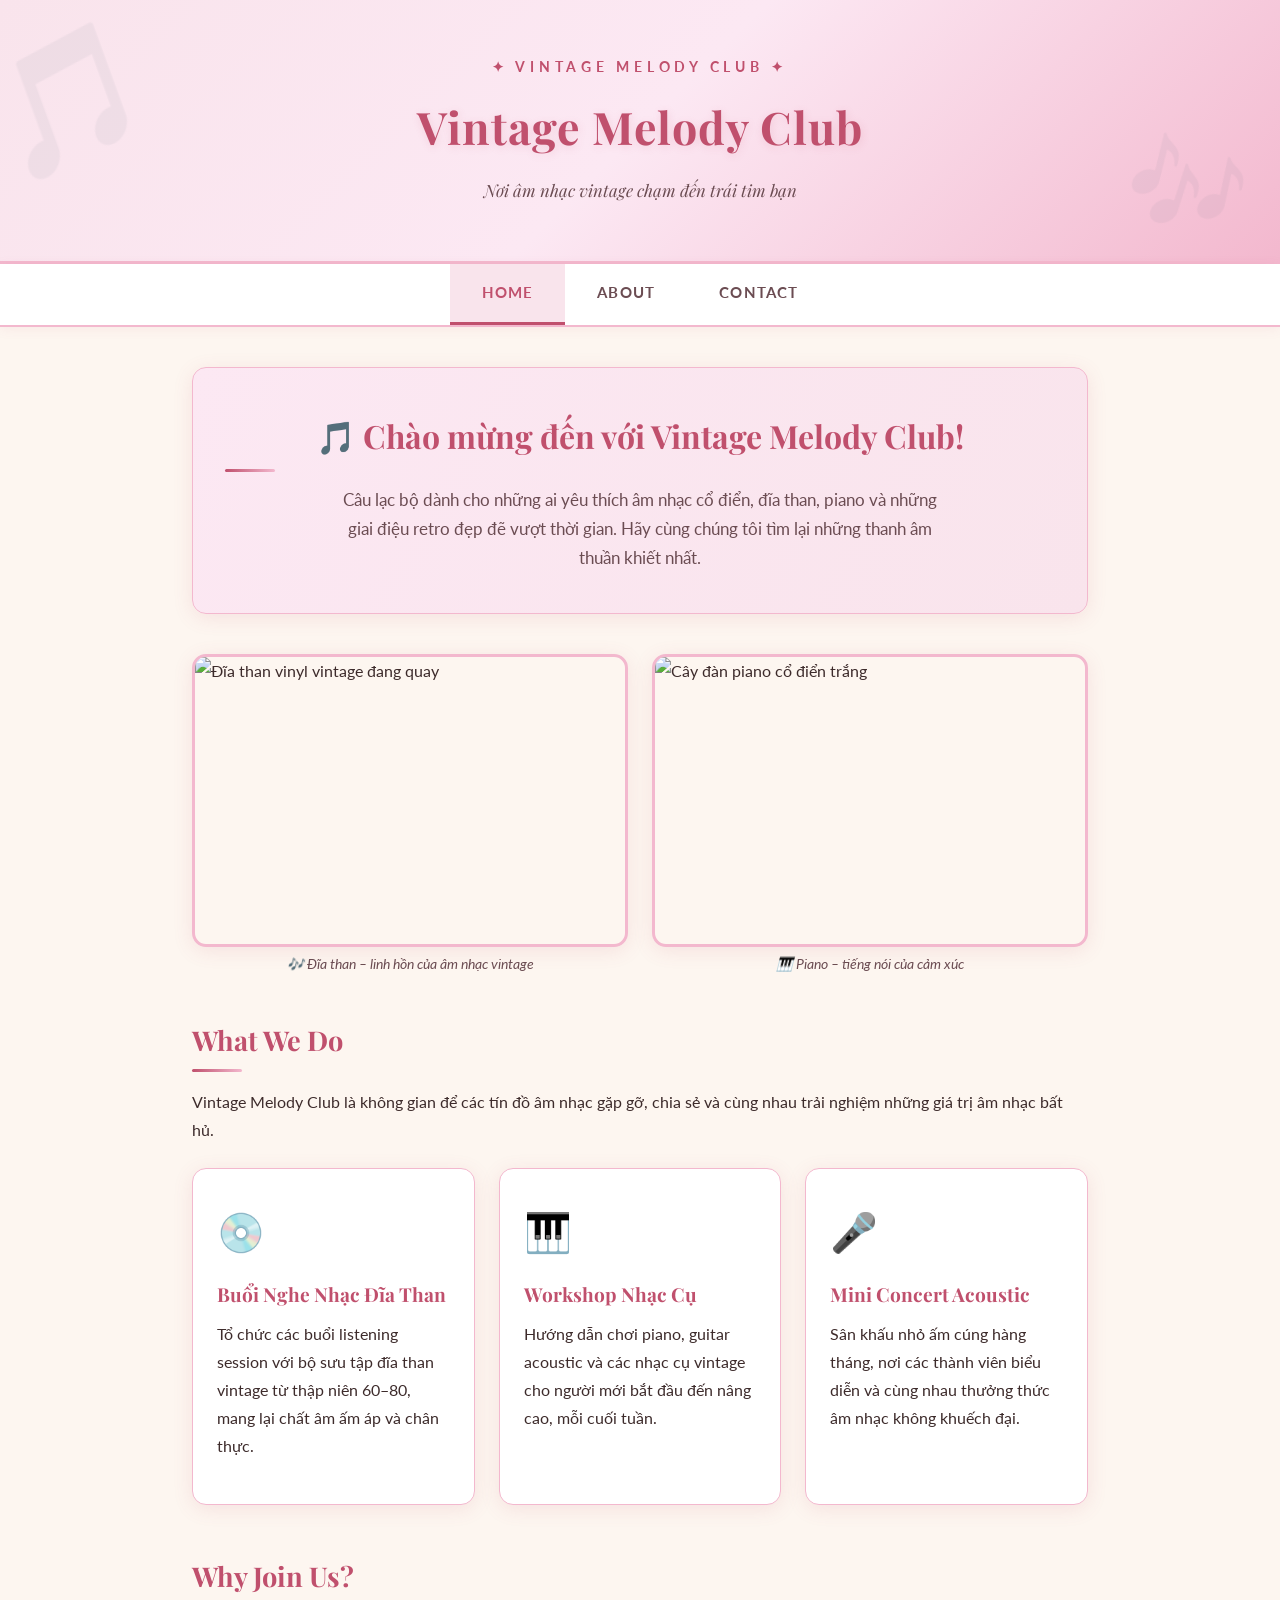
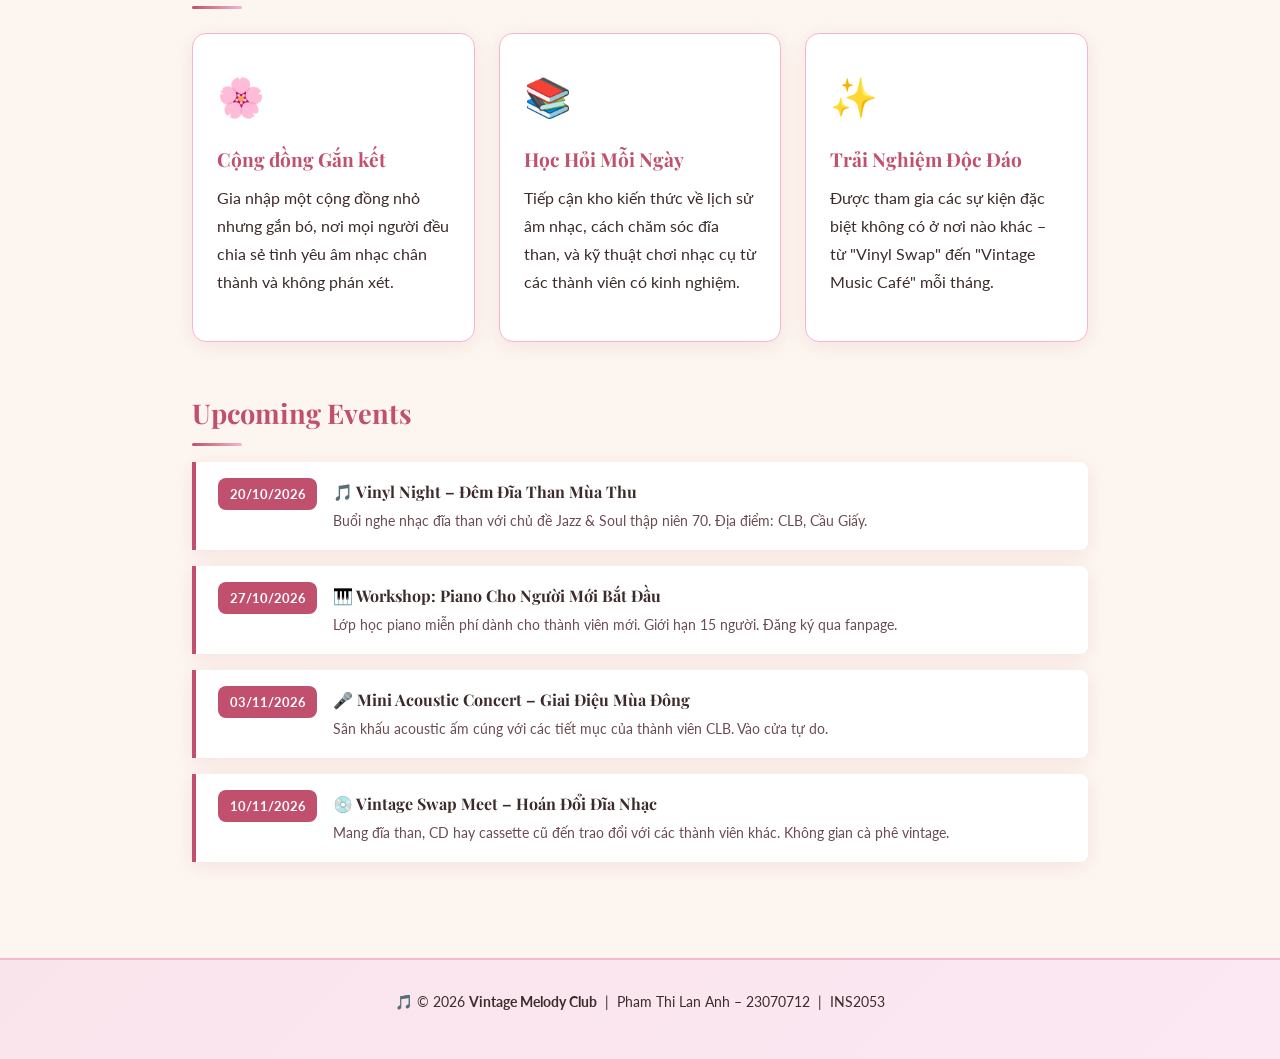
==== project/index.html @ 939912cb "Complete Session 6: Add 3-page mini-site and OBS video demo link" ====
<!DOCTYPE html>
<html lang="vi">
<head>
    <meta charset="UTF-8">
    <meta name="viewport" content="width=device-width, initial-scale=1.0">
    <meta name="description" content="Vintage Melody Club – Câu lạc bộ Âm nhạc Vintage tại Hà Nội. Khám phá âm nhạc retro, đĩa than và những buổi biểu diễn acoustic đầy cảm xúc.">
    <title>Trang Chủ – Vintage Melody Club</title>
    <link rel="stylesheet" href="css/style.css">
</head>
<body>

    <!-- HEADER -->
    <header>
        <p class="site-logo">✦ Vintage Melody Club ✦</p>
        <h1>Vintage Melody Club</h1>
        <p class="tagline">Nơi âm nhạc vintage chạm đến trái tim bạn</p>
    </header>

    <!-- NAVIGATION -->
    <nav>
        <a href="index.html" class="active">Home</a>
        <a href="about.html">About</a>
        <a href="contact.html">Contact</a>
    </nav>

    <!-- MAIN CONTENT -->
    <main>

        <!-- WELCOME / HERO -->
        <section class="hero-banner">
            <h2>🎵 Chào mừng đến với Vintage Melody Club!</h2>
            <p>
                Câu lạc bộ dành cho những ai yêu thích âm nhạc cổ điển, đĩa than, piano và những giai điệu
                retro đẹp đẽ vượt thời gian. Hãy cùng chúng tôi tìm lại những thanh âm thuần khiết nhất.
            </p>
        </section>

        <!-- IMAGES ROW -->
        <div class="img-row">
            <figure>
                <img
                    src="https://images.unsplash.com/photo-1493225457124-a3eb161ffa5f?w=600&q=80"
                    alt="Đĩa than vinyl vintage đang quay"
                    width="600"
                    height="400">
                <figcaption class="img-caption">🎶 Đĩa than – linh hồn của âm nhạc vintage</figcaption>
            </figure>
            <figure>
                <img
                    src="https://images.unsplash.com/photo-1520523839897-bd0b52f945a0?w=600&q=80"
                    alt="Cây đàn piano cổ điển trắng"
                    width="600"
                    height="400">
                <figcaption class="img-caption">🎹 Piano – tiếng nói của cảm xúc</figcaption>
            </figure>
        </div>

        <!-- WHAT WE DO -->
        <section>
            <h2>What We Do</h2>
            <p>Vintage Melody Club là không gian để các tín đồ âm nhạc gặp gỡ, chia sẻ và cùng nhau trải nghiệm những giá trị âm nhạc bất hủ.</p>
            <div class="cards-grid">
                <div class="card">
                    <span class="card-icon">💿</span>
                    <h3>Buổi Nghe Nhạc Đĩa Than</h3>
                    <p>Tổ chức các buổi listening session với bộ sưu tập đĩa than vintage từ thập niên 60–80, mang lại chất âm ấm áp và chân thực.</p>
                </div>
                <div class="card">
                    <span class="card-icon">🎹</span>
                    <h3>Workshop Nhạc Cụ</h3>
                    <p>Hướng dẫn chơi piano, guitar acoustic và các nhạc cụ vintage cho người mới bắt đầu đến nâng cao, mỗi cuối tuần.</p>
                </div>
                <div class="card">
                    <span class="card-icon">🎤</span>
                    <h3>Mini Concert Acoustic</h3>
                    <p>Sân khấu nhỏ ấm cúng hàng tháng, nơi các thành viên biểu diễn và cùng nhau thưởng thức âm nhạc không khuếch đại.</p>
                </div>
            </div>
        </section>

        <!-- WHY JOIN US -->
        <section>
            <h2>Why Join Us?</h2>
            <div class="cards-grid">
                <div class="card">
                    <span class="card-icon">🌸</span>
                    <h3>Cộng đồng Gắn kết</h3>
                    <p>Gia nhập một cộng đồng nhỏ nhưng gắn bó, nơi mọi người đều chia sẻ tình yêu âm nhạc chân thành và không phán xét.</p>
                </div>
                <div class="card">
                    <span class="card-icon">📚</span>
                    <h3>Học Hỏi Mỗi Ngày</h3>
                    <p>Tiếp cận kho kiến thức về lịch sử âm nhạc, cách chăm sóc đĩa than, và kỹ thuật chơi nhạc cụ từ các thành viên có kinh nghiệm.</p>
                </div>
                <div class="card">
                    <span class="card-icon">✨</span>
                    <h3>Trải Nghiệm Độc Đáo</h3>
                    <p>Được tham gia các sự kiện đặc biệt không có ở nơi nào khác – từ "Vinyl Swap" đến "Vintage Music Café" mỗi tháng.</p>
                </div>
            </div>
        </section>

        <!-- UPCOMING EVENTS -->
        <section>
            <h2>Upcoming Events</h2>
            <ul class="events-list">
                <li>
                    <span class="event-date">20/10/2026</span>
                    <div class="event-info">
                        <strong>🎵 Vinyl Night – Đêm Đĩa Than Mùa Thu</strong>
                        <span>Buổi nghe nhạc đĩa than với chủ đề Jazz & Soul thập niên 70. Địa điểm: CLB, Cầu Giấy.</span>
                    </div>
                </li>
                <li>
                    <span class="event-date">27/10/2026</span>
                    <div class="event-info">
                        <strong>🎹 Workshop: Piano Cho Người Mới Bắt Đầu</strong>
                        <span>Lớp học piano miễn phí dành cho thành viên mới. Giới hạn 15 người. Đăng ký qua fanpage.</span>
                    </div>
                </li>
                <li>
                    <span class="event-date">03/11/2026</span>
                    <div class="event-info">
                        <strong>🎤 Mini Acoustic Concert – Giai Điệu Mùa Đông</strong>
                        <span>Sân khấu acoustic ấm cúng với các tiết mục của thành viên CLB. Vào cửa tự do.</span>
                    </div>
                </li>
                <li>
                    <span class="event-date">10/11/2026</span>
                    <div class="event-info">
                        <strong>💿 Vintage Swap Meet – Hoán Đổi Đĩa Nhạc</strong>
                        <span>Mang đĩa than, CD hay cassette cũ đến trao đổi với các thành viên khác. Không gian cà phê vintage.</span>
                    </div>
                </li>
            </ul>
        </section>

    </main>

    <!-- FOOTER -->
    <footer>
        <p>🎵 &copy; 2026 <strong>Vintage Melody Club</strong> &nbsp;|&nbsp; Pham Thi Lan Anh – 23070712 &nbsp;|&nbsp; INS2053</p>
    </footer>

</body>
</html>
---- project/css/style.css ----
/* =============================================
   Vintage Melody Club — css/style.css
   Tone màu: Hồng Pastel Vintage
   ============================================= */

/* --- Import Google Font --- */
@import url('https://fonts.googleapis.com/css2?family=Playfair+Display:wght@400;600;700&family=Lato:wght@300;400;700&display=swap');

/* --- CSS Variables (Design Tokens) --- */
:root {
  --pink-blush: #f9e4ec;
  --pink-mid: #f3b8ce;
  --pink-deep: #d4748f;
  --pink-accent: #c0506d;
  --cream: #fdf6f0;
  --warm-tan: #c4a882;
  --brown-soft: #7a5c4e;
  --text-dark: #3d2b2b;
  --text-mid: #6b4c52;
  --white: #ffffff;
  --shadow-soft: 0 4px 20px rgba(192, 80, 109, 0.12);
  --shadow-hover: 0 8px 30px rgba(192, 80, 109, 0.22);
  --radius: 14px;
  --radius-sm: 8px;
  --transition: 0.3s ease;
}

/* --- Reset & Base --- */
*,
*::before,
*::after {
  box-sizing: border-box;
  margin: 0;
  padding: 0;
}

html {
  scroll-behavior: smooth;
}

body {
  background-color: var(--cream);
  color: var(--text-dark);
  font-family: 'Lato', sans-serif;
  font-size: 16px;
  line-height: 1.75;
}

/* =============================================
   HEADER
   ============================================= */
header {
  background: linear-gradient(135deg, var(--pink-blush) 0%, #fce8f3 50%, var(--pink-mid) 100%);
  text-align: center;
  padding: 3.5rem 2rem 2.5rem;
  border-bottom: 3px solid var(--pink-mid);
  position: relative;
  overflow: hidden;
}

header::before {
  content: '🎵';
  position: absolute;
  font-size: 8rem;
  opacity: 0.06;
  top: -1rem;
  left: -1rem;
  transform: rotate(-20deg);
}

header::after {
  content: '🎶';
  position: absolute;
  font-size: 6rem;
  opacity: 0.06;
  bottom: -0.5rem;
  right: 2rem;
  transform: rotate(15deg);
}

header .site-logo {
  font-size: 0.85rem;
  letter-spacing: 0.35em;
  text-transform: uppercase;
  color: var(--pink-accent);
  font-family: 'Lato', sans-serif;
  font-weight: 700;
  margin-bottom: 0.5rem;
}

header h1 {
  font-family: 'Playfair Display', serif;
  font-size: 2.8rem;
  color: var(--pink-accent);
  letter-spacing: 0.02em;
  margin-bottom: 0.6rem;
  text-shadow: 1px 2px 8px rgba(192, 80, 109, 0.15);
}

header p.tagline {
  font-size: 1.05rem;
  color: var(--text-mid);
  font-style: italic;
  font-family: 'Playfair Display', serif;
}

/* =============================================
   NAV
   ============================================= */
nav {
  background: var(--white);
  display: flex;
  justify-content: center;
  gap: 0;
  border-bottom: 2px solid var(--pink-mid);
  box-shadow: 0 2px 12px rgba(192, 80, 109, 0.08);
  position: sticky;
  top: 0;
  z-index: 100;
}

nav a {
  color: var(--text-mid);
  text-decoration: none;
  font-family: 'Lato', sans-serif;
  font-weight: 700;
  font-size: 0.92rem;
  letter-spacing: 0.08em;
  text-transform: uppercase;
  padding: 1rem 2rem;
  display: inline-block;
  border-bottom: 3px solid transparent;
  transition: color var(--transition), border-color var(--transition), background var(--transition);
}

nav a:hover {
  color: var(--pink-accent);
  background: var(--pink-blush);
  border-bottom-color: var(--pink-mid);
  text-decoration: none;
}

nav a.active {
  color: var(--pink-accent);
  border-bottom-color: var(--pink-accent);
  background: var(--pink-blush);
}

/* =============================================
   MAIN WRAPPER
   ============================================= */
main {
  max-width: 960px;
  margin: 0 auto;
  padding: 2.5rem 2rem 3rem;
  min-height: 60vh;
}

/* =============================================
   SECTIONS
   ============================================= */
section {
  margin-bottom: 3rem;
}

/* --- Hero / Welcome banner --- */
.hero-banner {
  background: linear-gradient(120deg, #fce8f3 0%, var(--pink-blush) 100%);
  border-radius: var(--radius);
  padding: 2.5rem 2rem;
  text-align: center;
  border: 1.5px solid var(--pink-mid);
  box-shadow: var(--shadow-soft);
  margin-bottom: 2.5rem;
}

.hero-banner h2 {
  font-family: 'Playfair Display', serif;
  font-size: 2rem;
  color: var(--pink-accent);
  margin-bottom: 0.8rem;
}

.hero-banner p {
  color: var(--text-mid);
  font-size: 1.05rem;
  max-width: 620px;
  margin: 0 auto;
}

/* --- Generic card section title --- */
h2 {
  font-family: 'Playfair Display', serif;
  font-size: 1.7rem;
  color: var(--pink-accent);
  margin-bottom: 1rem;
  position: relative;
  padding-bottom: 0.5rem;
}

h2::after {
  content: '';
  position: absolute;
  bottom: 0;
  left: 0;
  width: 50px;
  height: 3px;
  background: linear-gradient(90deg, var(--pink-accent), var(--pink-mid));
  border-radius: 2px;
}

h3 {
  font-family: 'Playfair Display', serif;
  font-size: 1.2rem;
  color: var(--brown-soft);
  margin-bottom: 0.5rem;
}

p {
  margin-bottom: 1rem;
  color: var(--text-dark);
}

/* =============================================
   CARD GRIDS
   ============================================= */
.cards-grid {
  display: grid;
  grid-template-columns: repeat(auto-fit, minmax(240px, 1fr));
  gap: 1.5rem;
  margin-top: 1.5rem;
}

.card {
  background: var(--white);
  border-radius: var(--radius);
  padding: 1.8rem 1.5rem;
  border: 1.5px solid var(--pink-mid);
  box-shadow: var(--shadow-soft);
  transition: transform var(--transition), box-shadow var(--transition);
}

.card:hover {
  transform: translateY(-5px);
  box-shadow: var(--shadow-hover);
}

.card .card-icon {
  font-size: 2.4rem;
  margin-bottom: 0.8rem;
  display: block;
}

.card h3 {
  color: var(--pink-accent);
  margin-bottom: 0.5rem;
}

/* =============================================
   EVENTS LIST
   ============================================= */
.events-list {
  list-style: none;
  padding: 0;
  display: flex;
  flex-direction: column;
  gap: 1rem;
  margin-top: 1rem;
}

.events-list li {
  background: var(--white);
  border-left: 4px solid var(--pink-accent);
  border-radius: 0 var(--radius-sm) var(--radius-sm) 0;
  padding: 1rem 1.4rem;
  box-shadow: var(--shadow-soft);
  display: flex;
  align-items: flex-start;
  gap: 1rem;
}

.events-list .event-date {
  background: var(--pink-accent);
  color: var(--white);
  font-weight: 700;
  font-size: 0.8rem;
  padding: 0.3rem 0.7rem;
  border-radius: var(--radius-sm);
  white-space: nowrap;
  flex-shrink: 0;
}

.events-list .event-info strong {
  display: block;
  color: var(--text-dark);
  font-family: 'Playfair Display', serif;
}

.events-list .event-info span {
  font-size: 0.9rem;
  color: var(--text-mid);
}

/* =============================================
   IMAGES
   ============================================= */
img {
  max-width: 100%;
  height: auto;
  border-radius: var(--radius);
  border: 3px solid var(--pink-mid);
  box-shadow: var(--shadow-soft);
  display: block;
  transition: transform var(--transition), box-shadow var(--transition);
}

img:hover {
  transform: scale(1.02);
  box-shadow: var(--shadow-hover);
}

.img-caption {
  text-align: center;
  font-size: 0.85rem;
  color: var(--text-mid);
  font-style: italic;
  margin-top: 0.4rem;
  margin-bottom: 1rem;
}

/* Two-column image row */
.img-row {
  display: grid;
  grid-template-columns: repeat(auto-fit, minmax(280px, 1fr));
  gap: 1.5rem;
  margin: 1.5rem 0;
}

/* =============================================
   ABOUT PAGE — Team / History blocks
   ============================================= */
.about-block {
  background: var(--white);
  border-radius: var(--radius);
  padding: 2rem;
  border: 1.5px solid var(--pink-mid);
  box-shadow: var(--shadow-soft);
  margin-bottom: 2rem;
}

.member-grid {
  display: grid;
  grid-template-columns: repeat(auto-fit, minmax(200px, 1fr));
  gap: 1.4rem;
  margin-top: 1.2rem;
}

.member-card {
  background: var(--pink-blush);
  border-radius: var(--radius);
  padding: 1.4rem 1.2rem;
  text-align: center;
  border: 1.5px solid var(--pink-mid);
  transition: transform var(--transition);
}

.member-card:hover {
  transform: translateY(-4px);
}

.member-card .avatar {
  font-size: 2.8rem;
  margin-bottom: 0.6rem;
}

.member-card h3 {
  font-size: 1rem;
  margin-bottom: 0.2rem;
}

.member-card .role {
  font-size: 0.85rem;
  color: var(--pink-accent);
  font-style: italic;
}

/* =============================================
   CONTACT PAGE
   ============================================= */
.contact-channels {
  list-style: none;
  padding: 0;
  display: flex;
  flex-direction: column;
  gap: 0.9rem;
  margin: 1.2rem 0;
}

.contact-channels li {
  display: flex;
  align-items: center;
  gap: 1rem;
  background: var(--white);
  padding: 1rem 1.4rem;
  border-radius: var(--radius-sm);
  border: 1.5px solid var(--pink-mid);
  box-shadow: var(--shadow-soft);
  transition: transform var(--transition);
}

.contact-channels li:hover {
  transform: translateX(6px);
}

.contact-channels .ch-icon {
  font-size: 1.6rem;
  flex-shrink: 0;
}

.contact-channels .ch-label {
  font-weight: 700;
  color: var(--pink-accent);
  display: block;
  font-size: 0.88rem;
  text-transform: uppercase;
  letter-spacing: 0.05em;
}

.contact-channels .ch-value {
  color: var(--text-dark);
}

/* Location box */
.location-box {
  background: linear-gradient(120deg, var(--pink-blush), #fce8f3);
  border-radius: var(--radius);
  padding: 1.8rem 2rem;
  border: 1.5px solid var(--pink-mid);
  box-shadow: var(--shadow-soft);
  margin-top: 1rem;
}

.location-box h3 {
  color: var(--pink-accent);
  margin-bottom: 0.6rem;
  font-size: 1.15rem;
}

/* =============================================
   FOOTER
   ============================================= */
footer {
  background: linear-gradient(135deg, var(--pink-blush) 0%, #fce8f3 100%);
  border-top: 2px solid var(--pink-mid);
  text-align: center;
  padding: 1.8rem 2rem;
  color: var(--text-mid);
  font-size: 0.9rem;
}

footer a {
  color: var(--pink-accent);
  text-decoration: none;
}

footer a:hover {
  text-decoration: underline;
}

/* =============================================
   UTILITY
   ============================================= */
.text-center {
  text-align: center;
}

.mt-1 {
  margin-top: 1rem;
}

.mt-2 {
  margin-top: 2rem;
}

/* =============================================
   RESPONSIVE
   ============================================= */
@media (max-width: 600px) {
  header h1 {
    font-size: 2rem;
  }

  nav a {
    padding: 0.8rem 1.2rem;
    font-size: 0.82rem;
  }

  main {
    padding: 1.5rem 1rem 2rem;
  }

  .cards-grid,
  .img-row,
  .member-grid {
    grid-template-columns: 1fr;
  }
}
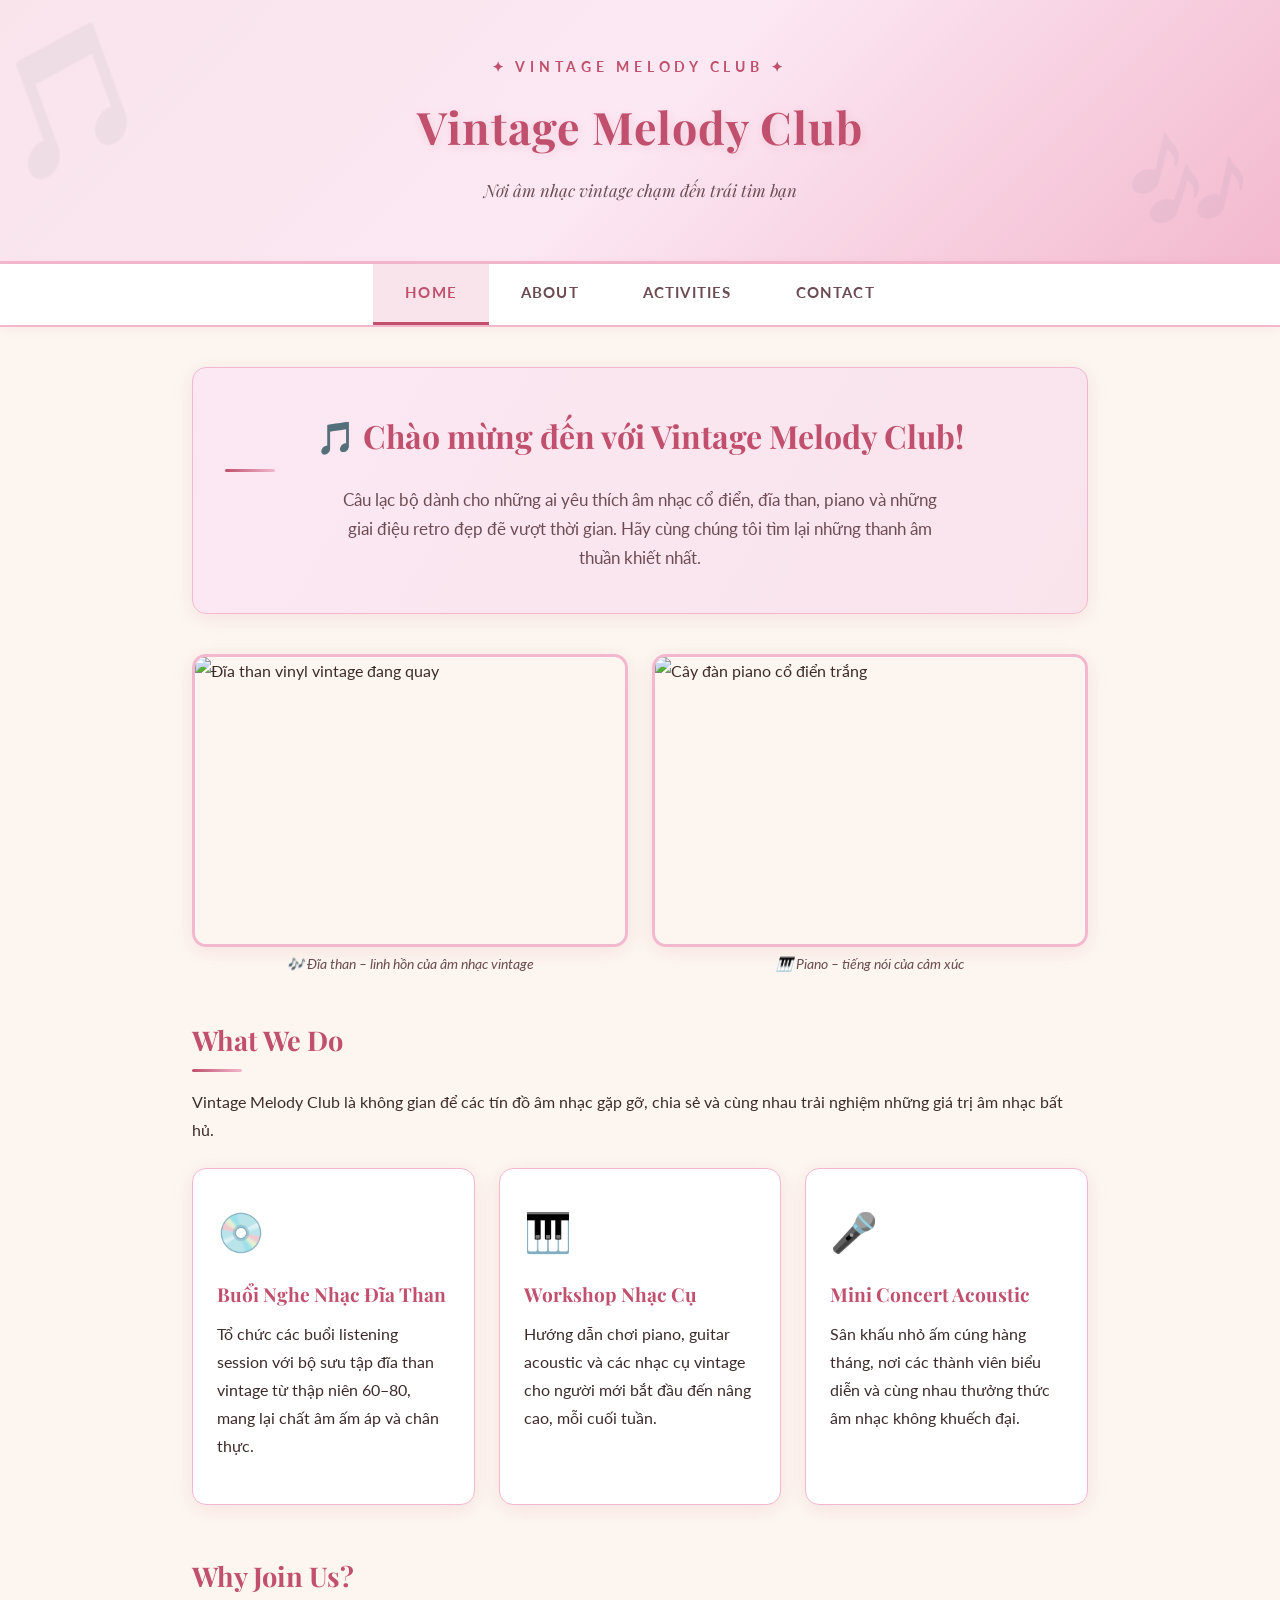
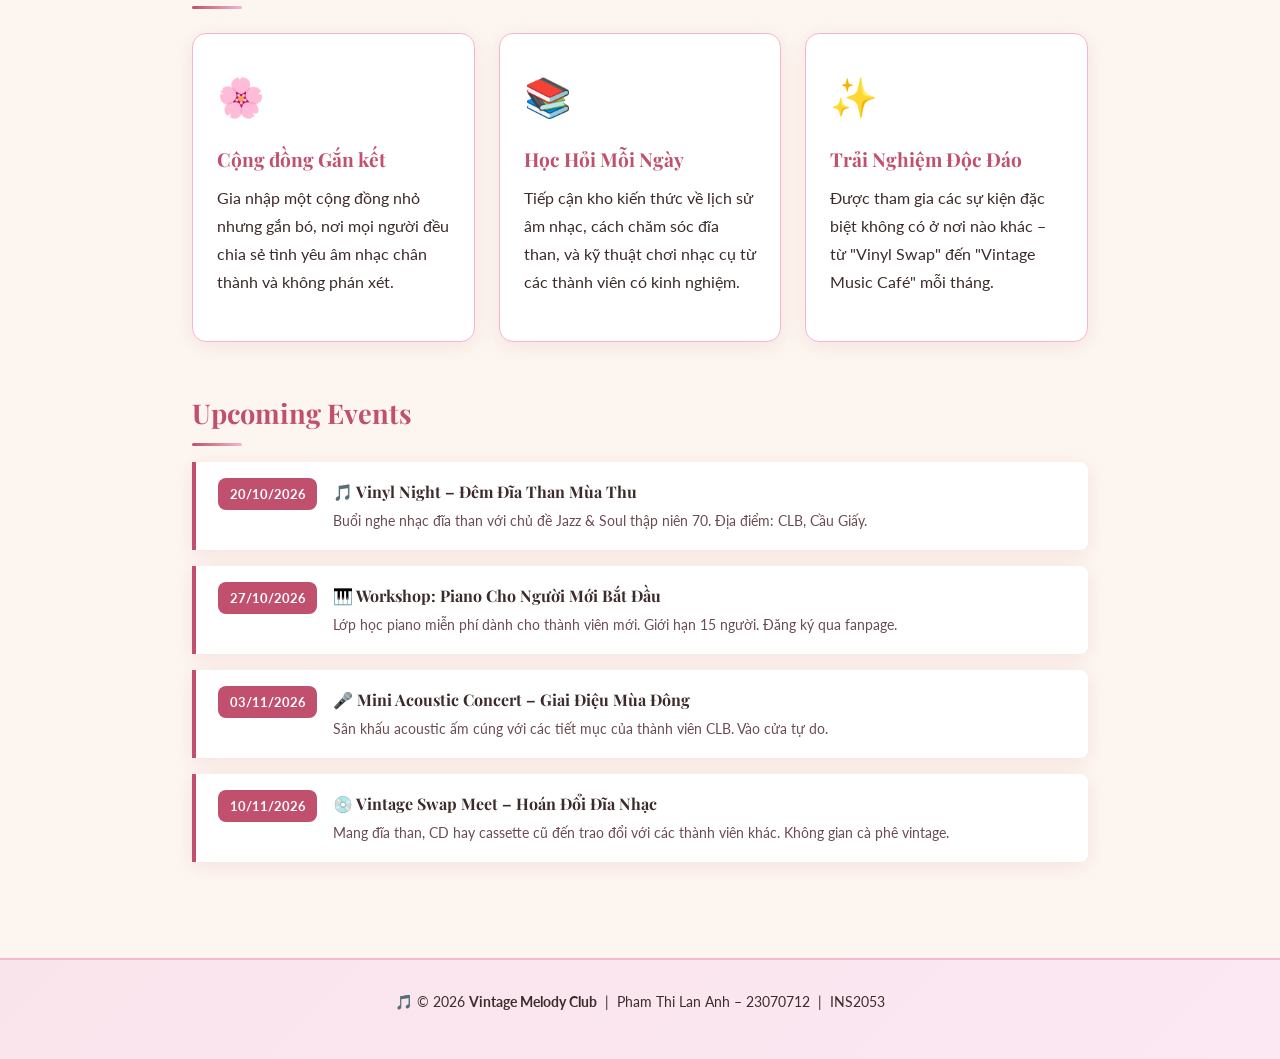
==== commit 50618bfd: "HW9: Add schedule page with styled table and updated nav" ====
--- a/project/index.html
+++ b/project/index.html
@@ -20,6 +20,7 @@
     <nav>
         <a href="index.html" class="active">Home</a>
         <a href="about.html">About</a>
+        <a href="activities.html">Activities</a>
         <a href="contact.html">Contact</a>
     </nav>
 
--- a/project/css/style.css
+++ b/project/css/style.css
@@ -447,6 +447,97 @@
 }
 
 /* =============================================
+   TABLES (Session 09 - Activities Table)
+   ============================================= */
+.table-container {
+  overflow-x: auto;
+  margin: 1.8rem 0 2rem;
+  background: var(--white);
+  border-radius: var(--radius);
+  box-shadow: var(--shadow-soft);
+  border: 1.5px solid var(--pink-mid);
+}
+
+table {
+  width: 100%;
+  border-collapse: collapse;
+  font-size: 0.95rem;
+  text-align: left;
+}
+
+caption {
+  caption-side: top;
+  font-family: 'Playfair Display', serif;
+  font-size: 1.25rem;
+  font-weight: 700;
+  color: var(--pink-accent);
+  padding: 1.2rem 1rem 0.8rem;
+  text-align: center;
+  letter-spacing: 0.03em;
+}
+
+th, td {
+  border: 1px solid var(--pink-mid);
+  padding: 12px 16px;
+  vertical-align: middle;
+}
+
+thead th {
+  background-color: var(--pink-accent);
+  color: var(--white);
+  font-family: 'Playfair Display', serif;
+  font-size: 1rem;
+  font-weight: 700;
+  letter-spacing: 0.05em;
+  text-align: center;
+  text-transform: uppercase;
+}
+
+tbody tr:nth-child(odd) {
+  background-color: var(--white);
+}
+
+tr:nth-child(even) {
+  background-color: #fdf0f5;
+}
+
+tr:hover {
+  background-color: #f8d7e3;
+  transition: background-color var(--transition);
+}
+
+thead tr:hover {
+  background-color: var(--pink-accent);
+}
+
+thead tr:hover th {
+  background-color: var(--pink-accent);
+}
+
+.schedule-notes {
+  background: var(--pink-blush);
+  border-left: 4px solid var(--pink-accent);
+  border-radius: var(--radius-sm);
+  padding: 1.2rem 1.5rem;
+  margin-top: 1.5rem;
+}
+
+.schedule-notes p {
+  color: var(--pink-accent);
+  margin-bottom: 0.5rem;
+  font-weight: 700;
+}
+
+.schedule-notes ul {
+  padding-left: 1.4rem;
+  color: var(--text-dark);
+}
+
+.schedule-notes li {
+  margin-bottom: 0.4rem;
+}
+
+/* =============================================
    FOOTER
    ============================================= */
 footer {
@@ -504,4 +595,9 @@
   .member-grid {
     grid-template-columns: 1fr;
   }
+
+  th, td {
+    padding: 8px 10px;
+    font-size: 0.88rem;
+  }
 }
